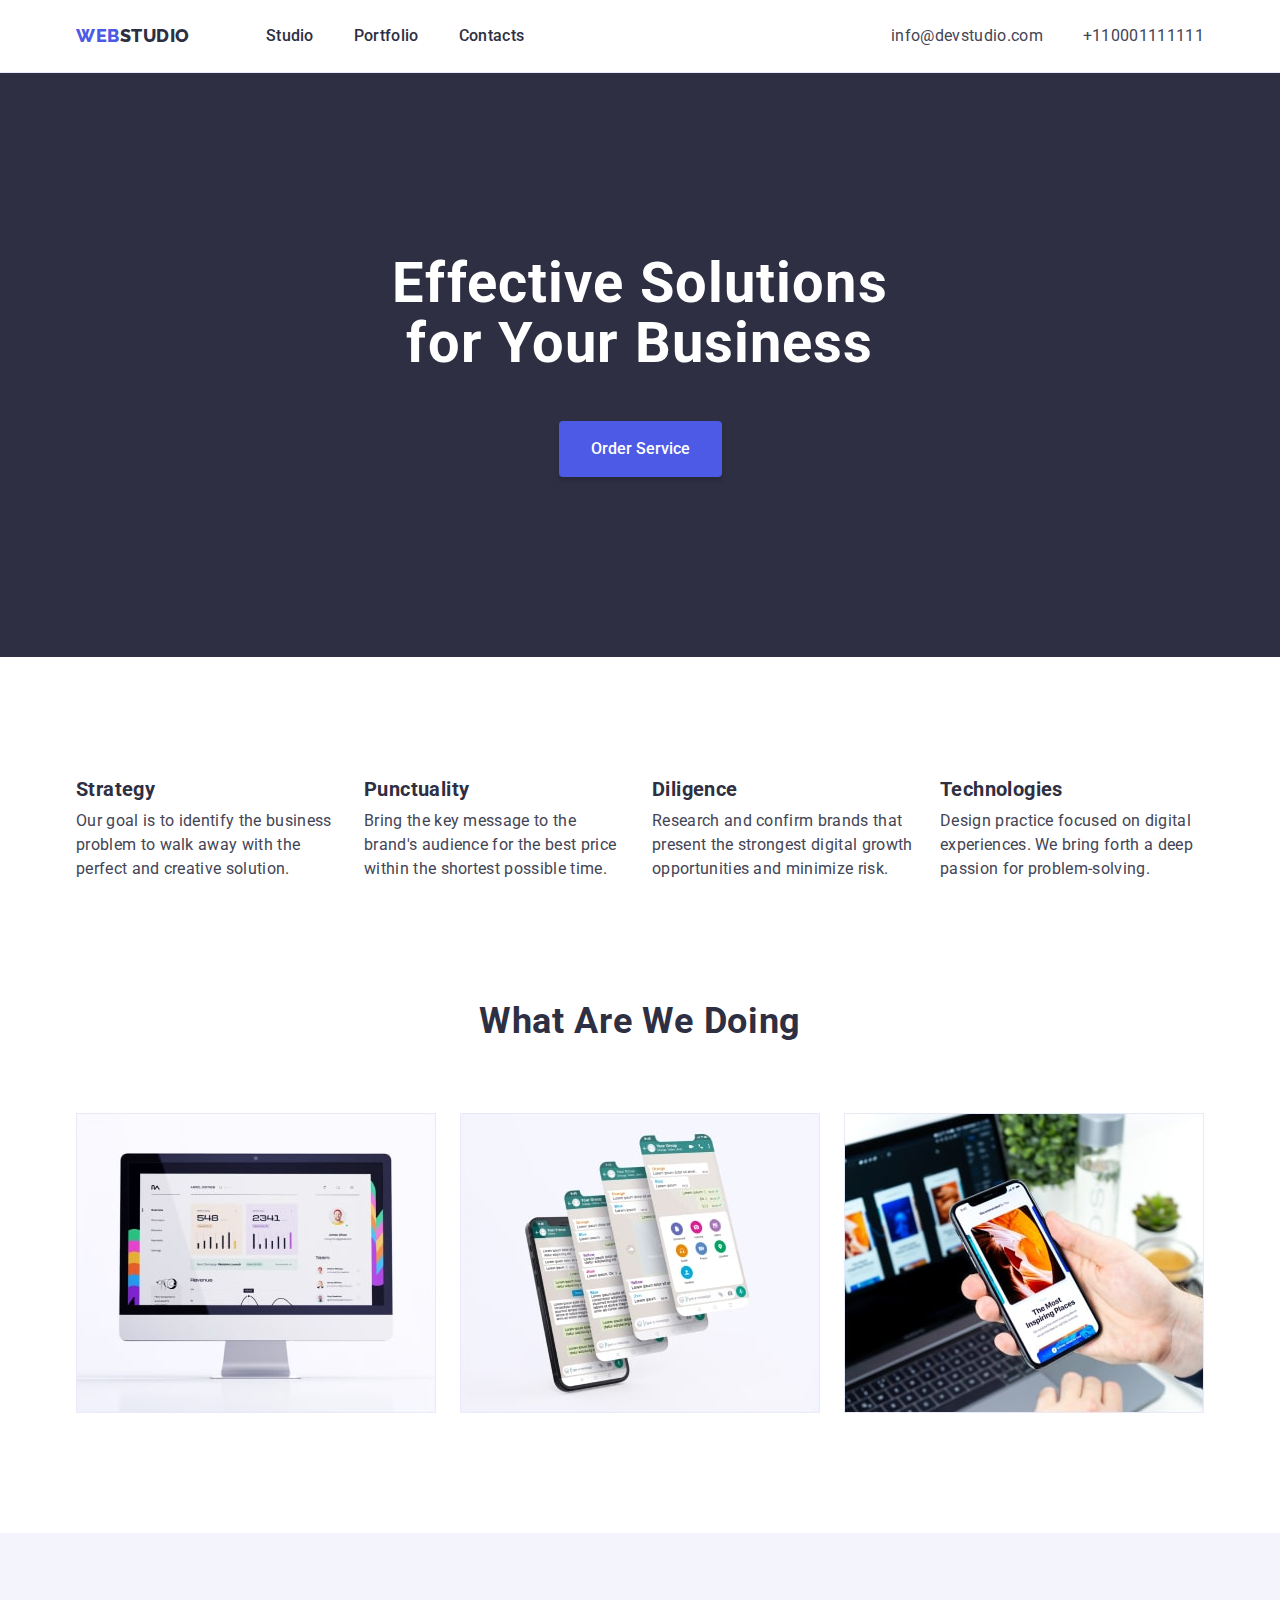
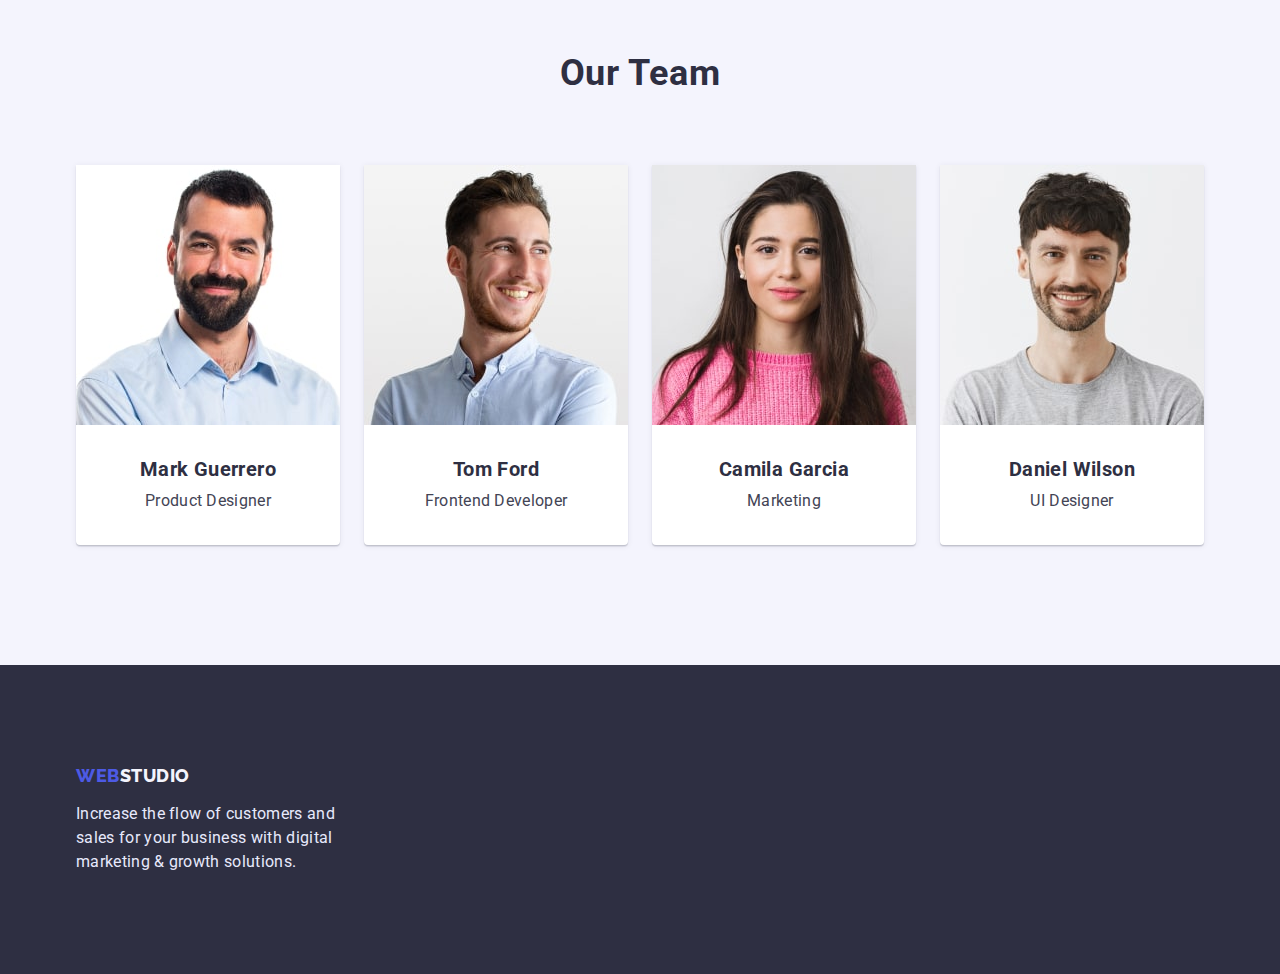
==== index.html @ b001f022 "Initial commit" ====
<!DOCTYPE html>
<html lang="en">
  <head>
    <meta charset="UTF-8" />
    <meta http-equiv="X-UA-Compatible" content="IE=edge" />
    <meta name="viewport" content="width=device-width, initial-scale=1.0" />
    <title>Document</title>
    <!--Fonts-->
    <link rel="preconnect" href="https://fonts.googleapis.com" />
    <link rel="preconnect" href="https://fonts.gstatic.com" crossorigin />
    <link
      href="https://fonts.googleapis.com/css2?family=Raleway:wght@800&family=Roboto:wght@400;500;700&display=swap"
      rel="stylesheet"
    />
    <!-- Modern normalize-->
    <link
      rel="stylesheet"
      href="https://cdn.jsdelivr.net/npm/modern-normalize@1.1.0/modern-normalize.min.css"
    />
    <!--Style CSS-->
    <link rel="stylesheet" href="./css/style.css" />
  </head>

  <body>
    <!-- Шапка-->
    <header class="header">
      <div class="container">
        <a class="header-logo link" href="./index.html"
          ><span class="header-web">WEB</span>STUDIO</a
        >
        <nav class="header-nav">
          <ul class="header-list">
            <li class="header-menu"><a class="header-link link" href="./index.html">Studio</a></li>
            <li class="header-menu"
              ><a class="header-link link" href="./portfolio.html">Portfolio</a></li
            >
            <li class="header-menu"><a class="header-link link" href="">Contacts</a></li>
          </ul>
        </nav>
        <address class="contact">
          <ul class="address list">
            <li class="contact-mail"
              ><a class="contact-link link" href="mailto:info@devstudio.com"
                >info@devstudio.com</a
              ></li
            >
            <li class="contact-tel"
              ><a class="contact-link link" href="tel:+110001111111">+110001111111</a></li
            >
          </ul>
        </address>
      </div>
    </header>

    <!--Hero Section-->
    <main>
      <section class="hero section">
        <div class="container">
          <h1 class="hero-slogan">Effective Solutions for Your Business</h1>
          <button class="hero-btn" type="button">Order Service</button>
        </div>
      </section>
      <!--Our benefits-->
      <section class="benefits section">
        <div class="container">
          <ul class="benefits-list list">
            <li class="container-benefits">
              <h3 class="section-subtitle">Strategy</h3>
              <p class="section-text">
                Our goal is to identify the business problem to walk away with the perfect and
                creative solution.
              </p>
            </li>
            <li class="container-benefits">
              <h3 class="section-subtitle">Punctuality</h3>
              <p class="section-text">
                Bring the key message to the brand's audience for the best price within the shortest
                possible time.
              </p>
            </li>
            <li class="container-benefits">
              <h3 class="section-subtitle">Diligence</h3>
              <p class="section-text">
                Research and confirm brands that present the strongest digital growth opportunities
                and minimize risk.
              </p>
            </li>
            <li class="container-benefits">
              <h3 class="section-subtitle">Technologies</h3>
              <p class="section-text">
                Design practice focused on digital experiences. We bring forth a deep passion for
                problem-solving.
              </p>
            </li>
          </ul>
        </div>
      </section>
      <!--What are we doing, the main context of this page-->
      <section class="context section">
        <div class="container">
          <h2 class="section-title">What are we doing</h2>
          <ul class="main-context">
            <li class="context-list image">
              <img
                class="context-image"
                src="./images/img01-min.jpg"
                alt=" white monitor"
                width="360"
              />
            </li>
            <li class="context-list image">
              <img
                class="context-image"
                src="./images/img02-min.jpg"
                alt="mobile screen"
                width="360"
              />
            </li>
            <li class="context-list image">
              <img
                class="context-image"
                src="./images/img03-min.jpg"
                alt="phone in hand"
                width="360"
              />
            </li>
          </ul>
        </div>
      </section>
      <!--Our-team-->
      <section class="team section">
        <div class="container">
          <h2 class="section-title">Our Team</h2>
          <ul class="team-list list">
            <li class="team-list desc">
              <div class="card-thumb">
                <img class="card" src="./images/img-min.jpg" alt="Product Designer" width="264" />
              </div>
              <h3 class="section-subtitle">Mark Guerrero</h3>
              <p class="section-text">Product Designer</p>
            </li>
            <li class="team-list desc">
              <div class="card-thumb">
                <img
                  class="card"
                  src="./images/img1-min.jpg"
                  alt="Frontend Developer"
                  width="264"
                />
              </div>
              <h3 class="section-subtitle">Tom Ford</h3>
              <p class="section-text">Frontend Developer</p>
            </li>
            <li class="team-list desc">
              <div class="card-thumb">
                <img class="card" src="./images/img2-min.jpg" alt="Marketing" width="264"
              /></div>
              <h3 class="section-subtitle">Camila Garcia</h3>
              <p class="section-text">Marketing</p>
            </li>
            <li class="team-list desc">
              <div class="card-thumb">
                <img class="card" src="./images/img3-min.jpg" alt="UI Designer" width="264"
              /></div>

              <h3 class="section-subtitle">Daniel Wilson</h3>
              <p class="section-text">UI Designer</p>
            </li>
          </ul>
        </div>
      </section>
      <!--Footer-->
      <footer class="footer">
        <div class="footer container">
          <a class="footer-logo link" href="./index.html"
            ><span class="footer-web">WEB</span>STUDIO</a
          >
          <p class="footer-text">
            Increase the flow of customers and sales for your business with digital marketing &
            growth solutions.
          </p>
        </div>
      </footer>
    </main>
  </body>
</html>
---- css/style.css ----
:root {
  /* Font */
  --main-font-roboto: 'Roboto', sans-serif;
  --main-font-raleway: 'Raleway', sans-serif;

  /* Text-colors */
  --subject-txt-cl: #ffffff;
  --navyblue-txt-cl: #2e2f42;
  --slate-txt-cl: #434455;
  --cornflower-txt-cl: #e7e9fc;
  --iris-txt-cl: #4d5ae5;
  --ocean-txt-cl: #404bbf;

  /* Background colors */
  --navyblue-background-cl: #2e2f42;
  --cornflower-background-cl: #e7e9fc;
  --cloud-background-cl: #f4f4fd;
  --iris-button-cl: rgba(77, 90, 229, 0.1);
  --color-navigation: #4d5ae5;
  --FFF-background: #ffffff;
}
html {
  box-sizing: border-box;
}
*,
*::before,
*::after {
  box-sizing: inherit;
}
/*Reset start*/
h1,
h2,
h3,
h4,
h5,
h6,
p {
  margin: 0;
}
ul {
  margin: 0;
  padding: 0;
  list-style: none;
}
a {
  color: currentColor;
  text-decoration: none;
}
button {
  cursor: pointer;
}
img {
  display: block;
  max-width: 100px;
  height: auto;
}

/*Reset end*/

/*Main class*/

.container {
  width: 1158px;
  padding: 0 15px;
  margin: 0 auto;
}

.link {
  text-decoration: none;
}
.list {
  list-style: none;
}
/*.list {
  justify-content: space-between;
  align-items: center;
}*/
.section {
  padding-top: 120px;
  padding-bottom: 120px;
}
.section-title {
  font-size: 36px;
  line-height: calc(40 / 36);
  text-align: center;
  letter-spacing: 0.02em;
  text-transform: capitalize;
  color: var(--navyblue-txt-cl);
  /* Context*/
  margin-bottom: 72px;
}
.section-subtitle {
  font-size: 20px;
  line-height: calc(24 / 20);
  letter-spacing: 0.02em;
  color: var(--navyblue-txt-cl);
  margin-bottom: 8px;
}
.section-text {
  line-height: calc(24 / 16);
  letter-spacing: 0.02em;
  color: var(--slate-txt-cl);
}

/* Hidden Main title H1*/
.visually-hidden {
  position: absolute;
  width: 1px;
  height: 1px;
  margin: -1px;
  border: 0;
  padding: 0;
  white-space: nowrap;
  clip-path: inset(100%);
  clip: rect(0 0 0 0);
  overflow: hidden;
}

/*=================Main Page=========================*/

/*Base styles*/

body {
  font-family: var(--main-font-roboto);
  font-size: 16px;
  background-color: var(--FFF-background);
  margin: 0;
}

/*======Header============*/
.header {
  padding: 24px 0;
  border-bottom: 1px solid #e7e9fc;
}
.header .container {
  display: flex;
  align-items: center;
}
.header-logo {
  font-family: var(--main-font-raleway);
  font-weight: 800;
  font-size: 18px;
  line-height: calc(24 / 18);
  letter-spacing: 0.03em;
  text-transform: uppercase;
  color: var(--navyblue-txt-cl);
  /*Content*/
  margin-right: 76px;
}
.header-web {
  color: var(--color-navigation);
}
.header-web:hover,
.header-web:focus {
  color: var(--ocean-txt-cl);
  text-transform: uppercase;
}
.header-list {
  display: flex;
  gap: 40px;
  /*Content*/
}
.header-link {
  font-weight: 500;
  font-size: 16px;
  line-height: calc(24 / 16);
  letter-spacing: 0.02em;
  color: var(--navyblue-txt-cl);
  /*Content*/
}
.header-link:hover,
.header-link:focus {
  color: var(--ocean-txt-cl);
}

/*===========Address=============*/
address {
  margin-left: auto;
}
.address.list {
  display: flex;
  flex-direction: row;
  justify-content: space-between;
  /*Content*/
  margin-left: 0;
}
.contact-link {
  font-style: normal;
  line-height: calc(24 / 16);
  letter-spacing: 0.02em;
  color: var(--slate-txt-cl);
}
.contact-link:hover,
.contact-link:focus {
  color: var(--ocean-txt-cl);
}
.contact-tel {
  margin-left: 40px;
}
/*===============Hero Section=================*/

.hero {
  background: var(--navyblue-background-cl);
  padding-top: 180px;
  padding-bottom: 180px;
  text-align: center;
}
.hero-slogan {
  font-size: 56px;
  line-height: calc(60 / 56);
  letter-spacing: 0.02em;
  color: var(--subject-txt-cl);
  /*Content*/
  width: 500px;
  margin: auto;
  margin-bottom: 48px;
}
.hero-btn {
  background: var(--color-navigation);
  box-shadow: 0px 4px 4px rgba(0, 0, 0, 0.15);
  border-radius: 4px;
  /* Botton text*/
  font-family: var(--main-font-roboto);
  font-weight: 500;
  font-size: 16px;
  line-height: calc(24 / 16);
  color: var(--subject-txt-cl);
  /*Content*/
  display: flex;
  margin: 0 auto;
  padding: 16px 32px;
  border: none;
}
.hero-btn:hover,
.hero-btn:focus {
  display: flex;
  flex-direction: row;
  align-items: flex-start;
  padding: 16px 32px;
  gap: 10px;
  background: #404bbf;
  box-shadow: 0px 4px 4px rgba(0, 0, 0, 0.15);
  border-radius: 4px;
  cursor: pointer;
}
/*===============Benefits====================*/
.benefits.section {
  padding-bottom: 0;
}
.benefits-list {
  display: flex;
  gap: 24px;
}
.container-benefits {
  width: 264px;
}

/* ==============Main context==================*/
.main-context {
  display: flex;
  gap: 24px;
}
.context-image {
  min-width: 360px;
  min-height: 300px;
}
/*==============Our team====================*/
.team.section {
  background-color: var(--cloud-background-cl);
}

.team-list.list {
  display: flex;
  justify-content: space-between;
  gap: 24px;
  text-align: center;
}
.team-list.desc {
  background: #ffffff;
  box-shadow: 0px 1px 6px rgba(46, 47, 66, 0.08), 0px 1px 1px rgba(46, 47, 66, 0.16),
    0px 2px 1px rgba(46, 47, 66, 0.08);
  border-radius: 0px 0px 4px 4px;
  padding-bottom: 32px;
}
.team-list > .card-thumb {
  flex-basis: calc(100% / 4);
}
.card {
  min-width: 264px;
  min-height: 260px;
  margin-bottom: 32px;
}
/*===============Button-Portfolio====================*/
.portfolio.section {
  padding-bottom: 120px;
  padding-top: 96px;
}
.button-list {
  display: flex;
  justify-content: center;
  padding: 0px;
  gap: 24px;
  margin-bottom: 72px;
  text-align: center;
}
.button-item {
  padding: 12px 24px;
  background: var(--cloud-background-cl);
  border: 1px solid #e7e9fc;
  border-radius: 4px;
  /* Button Text */
  line-height: calc(24 / 16);
  text-align: center;
  letter-spacing: 0.04em;
  color: var(--iris-txt-cl);
}
.button-item:hover,
.button-item:focus {
  align-items: flex-start;
  padding: 12px 24px;
  background: #404bbf;
  box-shadow: 0px 3px 1px rgba(0, 0, 0, 0.1), 0px 2px 1px rgba(0, 0, 0, 0.08),
    0px 2px 2px rgba(0, 0, 0, 0.12);
  border-radius: 4px;
  /*Text*/
  font-family: 'Roboto';
  letter-spacing: 0.04em;
  color: var(--subject-txt-cl);
}

/*==============ROW Portfolio==================*/

.row-list {
  list-style: none;
  display: flex;
  flex-wrap: wrap;
  gap: 48px 24px;
}
.row {
  display: block;
}
.row-image {
  min-width: 360px;
  min-height: 300px;
}
.row-text {
  border: 1px solid #e7e9fc;
  padding-top: 32px;
  padding-bottom: 32px;
  padding-left: 16px;
}
/*===================Footer====================*/
footer {
  padding-top: 100px;
  padding-bottom: 100px;
  background: var(--navyblue-background-cl);
}
.footer-logo {
  font-family: var(--main-font-raleway);
  font-weight: 800;
  font-size: 18px;
  line-height: calc(21 / 18);
  display: block;
  letter-spacing: 0.03em;
  text-transform: uppercase;
  color: var(--cloud-background-cl);
  margin-bottom: 16px;
}
.footer-web {
  color: var(--color-navigation);
}
.footer-text {
  line-height: calc(24 / 16);
  letter-spacing: 0.02em;
  color: var(--cornflower-txt-cl);
  max-width: 264px;
}
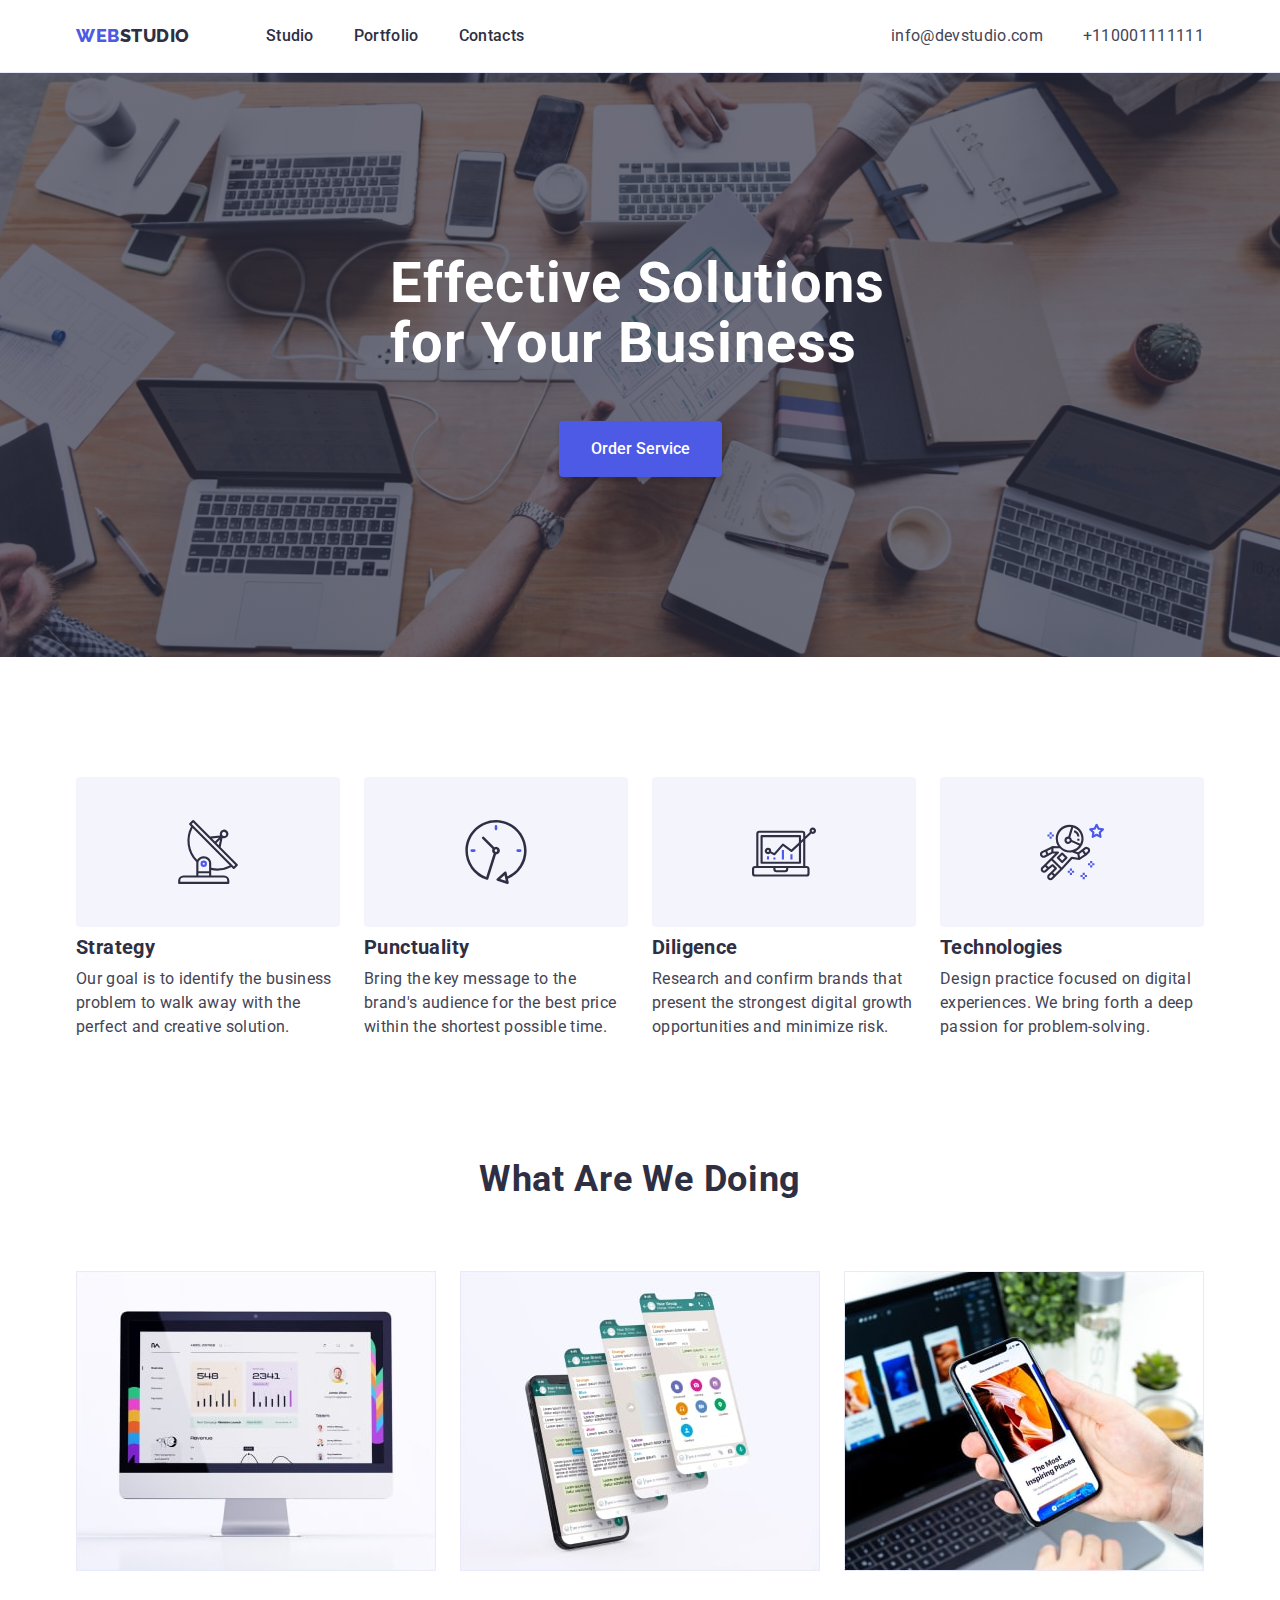
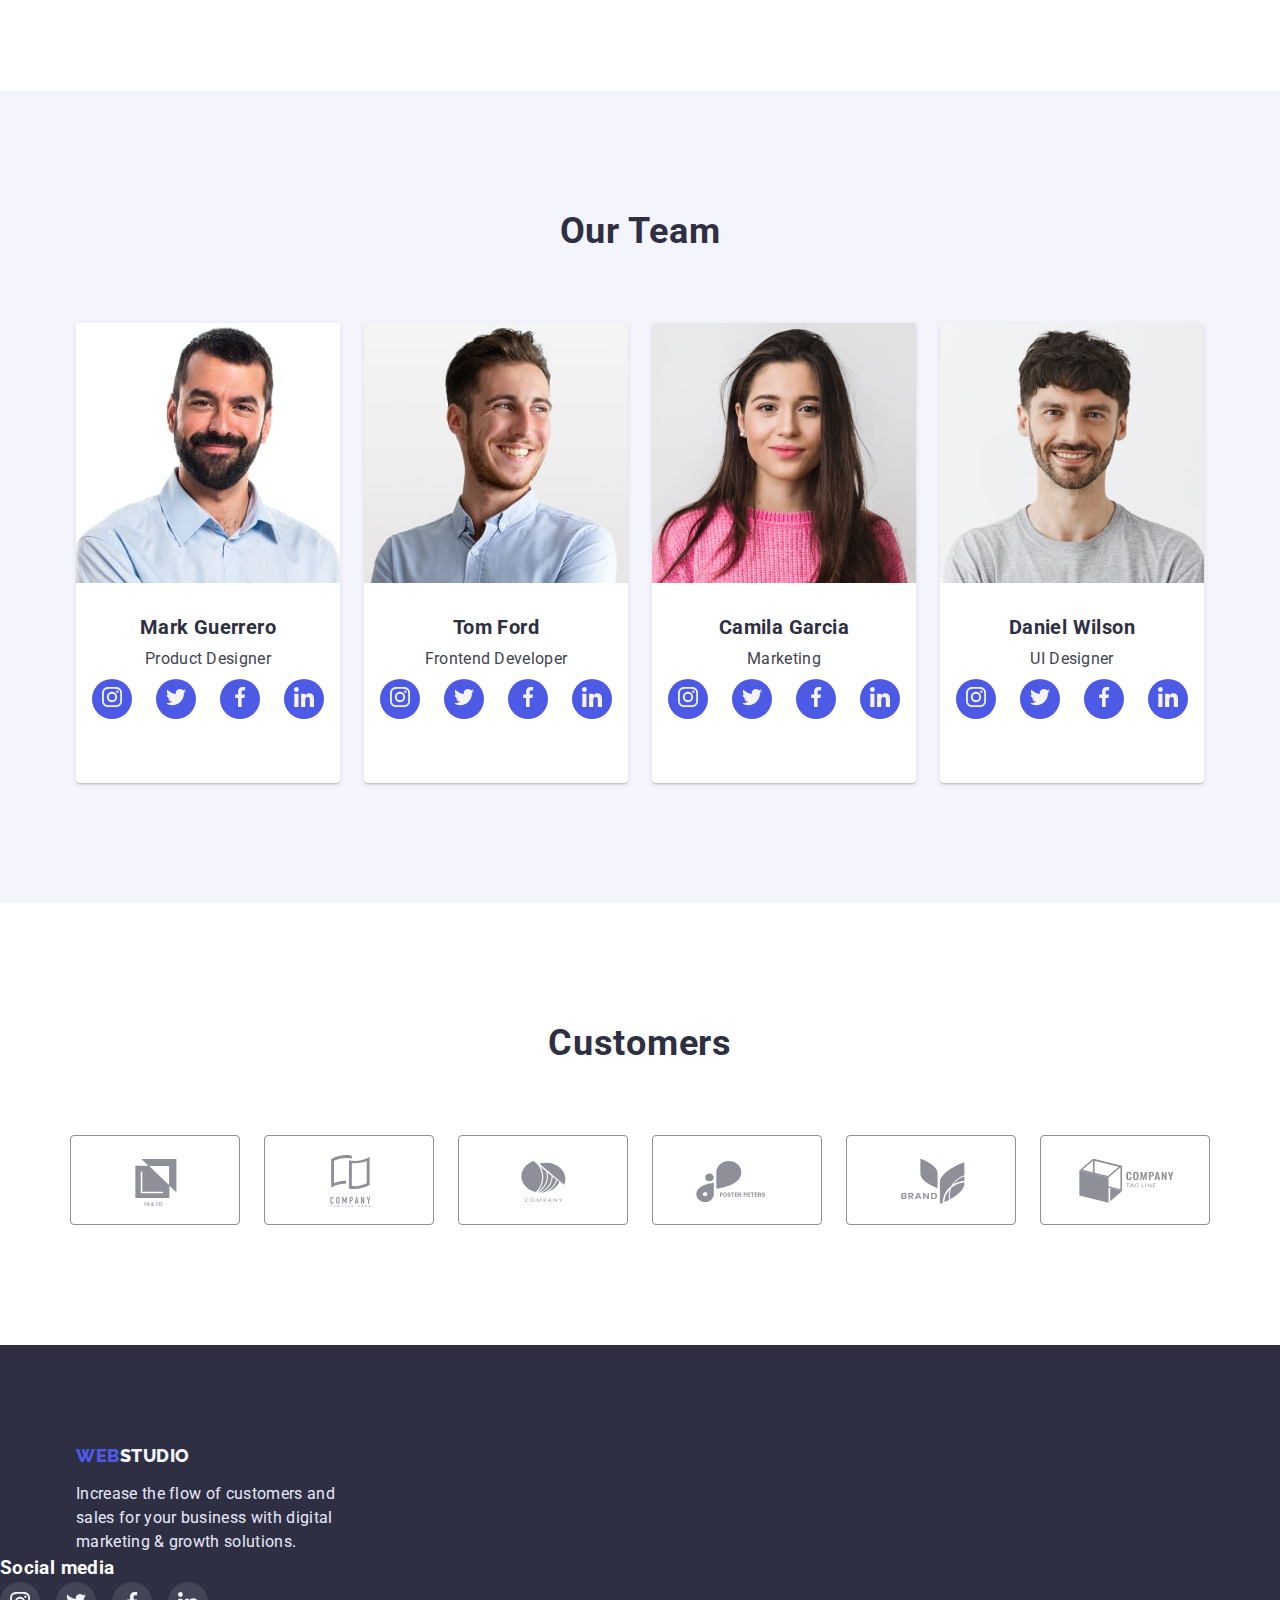
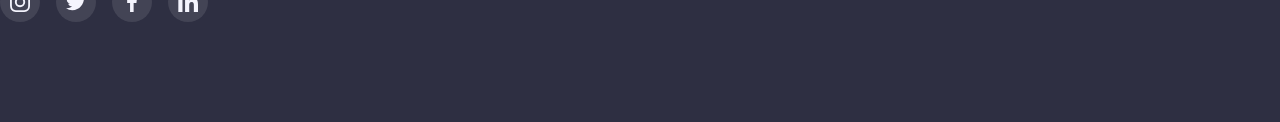
==== commit 1922cf1f: "HW 4" ====
--- a/index.html
+++ b/index.html
@@ -65,6 +65,11 @@
         <div class="container">
           <ul class="benefits-list list">
             <li class="container-benefits">
+              <div class="benefits-image">
+                <svg class="benefits-icons" width="64" heigh="64">
+                  <use href="./images/icons.svg#icon-antenna"></use>
+                </svg>
+              </div>
               <h3 class="section-subtitle">Strategy</h3>
               <p class="section-text">
                 Our goal is to identify the business problem to walk away with the perfect and
@@ -72,6 +77,11 @@
               </p>
             </li>
             <li class="container-benefits">
+              <div class="benefits-image">
+                <svg class="benefits-icons" width="64" heigh="64">
+                  <use href="./images/icons.svg#icon-clock"></use>
+                </svg>
+              </div>
               <h3 class="section-subtitle">Punctuality</h3>
               <p class="section-text">
                 Bring the key message to the brand's audience for the best price within the shortest
@@ -79,6 +89,11 @@
               </p>
             </li>
             <li class="container-benefits">
+              <div class="benefits-image">
+                <svg class="benefits-icons" width="64" heigh="64">
+                  <use href="./images/icons.svg#icon-diagram"></use>
+                </svg>
+              </div>
               <h3 class="section-subtitle">Diligence</h3>
               <p class="section-text">
                 Research and confirm brands that present the strongest digital growth opportunities
@@ -86,6 +101,11 @@
               </p>
             </li>
             <li class="container-benefits">
+              <div class="benefits-image">
+                <svg class="benefits-icons" width="64" heigh="64">
+                  <use href="./images/icons.svg#icon-astronaut"></use>
+                </svg>
+              </div>
               <h3 class="section-subtitle">Technologies</h3>
               <p class="section-text">
                 Design practice focused on digital experiences. We bring forth a deep passion for
@@ -138,6 +158,38 @@
               </div>
               <h3 class="section-subtitle">Mark Guerrero</h3>
               <p class="section-text">Product Designer</p>
+              <div class="team-icons-block">
+                <ul class="team-images">
+                  <li class="team-item">
+                    <a href="" target="_blank" class="team-link link">
+                      <svg class="team-icons" width="20" height="20">
+                        <use href="./images/icons.svg#icon-instagram"></use>
+                      </svg>
+                    </a>
+                  </li>
+                  <li class="team-item">
+                    <a href="" target="_blank" class="team-link link">
+                      <svg class="team-icons" width="20" height="20">
+                        <use href="./images/icons.svg#icon-twitter"></use>
+                      </svg>
+                    </a>
+                  </li>
+                  <li class="team-item">
+                    <a href="" target="_blank" class="team-link link">
+                      <svg class="team-icons" width="20" height="20">
+                        <use href="./images/icons.svg#icon-facebook"></use>
+                      </svg>
+                    </a>
+                  </li>
+                  <li class="team-item">
+                    <a href="" target="_blank" class="team-link link">
+                      <svg class="team-icons" width="20" height="20">
+                        <use href="./images/icons.svg#icon-linkedin"></use>
+                      </svg>
+                    </a>
+                  </li>
+                </ul>
+              </div>
             </li>
             <li class="team-list desc">
               <div class="card-thumb">
@@ -150,6 +202,38 @@
               </div>
               <h3 class="section-subtitle">Tom Ford</h3>
               <p class="section-text">Frontend Developer</p>
+              <div class="team-icons-block">
+                <ul class="team-images">
+                  <li class="team-item">
+                    <a href="" target="_blank" class="team-link link">
+                      <svg class="team-icons" width="20" height="20">
+                        <use href="./images/icons.svg#icon-instagram"></use>
+                      </svg>
+                    </a>
+                  </li>
+                  <li class="team-item">
+                    <a href="" target="_blank" class="team-link link">
+                      <svg class="team-icons" width="20" height="20">
+                        <use href="./images/icons.svg#icon-twitter"></use>
+                      </svg>
+                    </a>
+                  </li>
+                  <li class="team-item">
+                    <a href="" target="_blank" class="team-link link">
+                      <svg class="team-icons" width="20" height="20">
+                        <use href="./images/icons.svg#icon-facebook"></use>
+                      </svg>
+                    </a>
+                  </li>
+                  <li class="team-item">
+                    <a href="" target="_blank" class="team-link link">
+                      <svg class="team-icons" width="20" height="20">
+                        <use href="./images/icons.svg#icon-linkedin"></use>
+                      </svg>
+                    </a>
+                  </li>
+                </ul>
+              </div>
             </li>
             <li class="team-list desc">
               <div class="card-thumb">
@@ -157,6 +241,38 @@
               /></div>
               <h3 class="section-subtitle">Camila Garcia</h3>
               <p class="section-text">Marketing</p>
+              <div class="team-icons-block">
+                <ul class="team-images">
+                  <li class="team-item">
+                    <a href="" target="_blank" class="team-link link">
+                      <svg class="team-icons" width="20" height="20">
+                        <use href="./images/icons.svg#icon-instagram"></use>
+                      </svg>
+                    </a>
+                  </li>
+                  <li class="team-item">
+                    <a href="" target="_blank" class="team-link link">
+                      <svg class="team-icons" width="20" height="20">
+                        <use href="./images/icons.svg#icon-twitter"></use>
+                      </svg>
+                    </a>
+                  </li>
+                  <li class="team-item">
+                    <a href="" target="_blank" class="team-link link">
+                      <svg class="team-icons" width="20" height="20">
+                        <use href="./images/icons.svg#icon-facebook"></use>
+                      </svg>
+                    </a>
+                  </li>
+                  <li class="team-item">
+                    <a href="" target="_blank" class="team-link link">
+                      <svg class="team-icons" width="20" height="20">
+                        <use href="./images/icons.svg#icon-linkedin"></use>
+                      </svg>
+                    </a>
+                  </li>
+                </ul>
+              </div>
             </li>
             <li class="team-list desc">
               <div class="card-thumb">
@@ -165,6 +281,87 @@
 
               <h3 class="section-subtitle">Daniel Wilson</h3>
               <p class="section-text">UI Designer</p>
+              <div class="team-icons-block">
+                <ul class="team-images">
+                  <li class="team-item">
+                    <a href="" target="_blank" class="team-link link">
+                      <svg class="team-icons" width="20" height="20">
+                        <use href="./images/icons.svg#icon-instagram"></use>
+                      </svg>
+                    </a>
+                  </li>
+                  <li class="team-item">
+                    <a href="" target="_blank" class="team-link link">
+                      <svg class="team-icons" width="20" height="20">
+                        <use href="./images/icons.svg#icon-twitter"></use>
+                      </svg>
+                    </a>
+                  </li>
+                  <li class="team-item">
+                    <a href="" target="_blank" class="team-link link">
+                      <svg class="team-icons" width="20" height="20">
+                        <use href="./images/icons.svg#icon-facebook"></use>
+                      </svg>
+                    </a>
+                  </li>
+                  <li class="team-item">
+                    <a href="" target="_blank" class="team-link link">
+                      <svg class="team-icons" width="20" height="20">
+                        <use href="./images/icons.svg#icon-linkedin"></use>
+                      </svg>
+                    </a>
+                  </li>
+                </ul>
+              </div>
+            </li>
+          </ul>
+        </div>
+      </section>
+      <section class="customers section">
+        <div class="container">
+          <h2 class="section-title">Customers</h2>
+          <ul class="customers-list list">
+            <li class="customers-block">
+              <a href="" target="_blank" class="customers-link link">
+                <svg class="customers-icons" width="104" height="56">
+                  <use href="./images/icons.svg#icon-Logo"></use>
+                </svg>
+              </a>
+            </li>
+            <li class="customers-block">
+              <a href="" target="_blank" class="customers-link link">
+                <svg class="customers-icons" width="104" height="56">
+                  <use href="./images/icons.svg#icon-Logo-1"></use>
+                </svg>
+              </a>
+            </li>
+            <li class="customers-block">
+              <a href="" target="_blank" class="customers-link link">
+                <svg class="customers-icons" width="104" height="56">
+                  <use href="./images/icons.svg#icon-Logo-2"></use>
+                </svg>
+              </a>
+            </li>
+            <li class="customers-block">
+              <a href="" target="_blank" class="customers-link link">
+                <svg class="customers-icons" width="104" height="56">
+                  <use href="./images/icons.svg#icon-Logo-3"></use>
+                </svg>
+              </a>
+            </li>
+            <li class="customers-block">
+              <a href="" target="_blank" class="customers-link link">
+                <svg class="customers-icons" width="104" height="56">
+                  <use href="./images/icons.svg#icon-Logo-4"></use>
+                </svg>
+              </a>
+            </li>
+            <li class="customers-block">
+              <a href="" target="_blank" class="customers-link link">
+                <svg class="customers-icons" width="104" height="56">
+                  <use href="./images/icons.svg#icon-Logo-5"></use>
+                </svg>
+              </a>
             </li>
           </ul>
         </div>
@@ -180,6 +377,39 @@
             growth solutions.
           </p>
         </div>
+        <div class="footer-icons-block">
+          <h3 class="footer-title">Social media</h3>
+          <ul class="footer-images">
+            <li class="footer-item">
+              <a href="" target="_blank" class="footer-link link">
+                <svg class="footer-icons" width="20" height="20">
+                  <use href="./images/icons.svg#icon-instagram"></use>
+                </svg>
+              </a>
+            </li>
+            <li class="footer-item">
+              <a href="" target="_blank" class="footer-link link">
+                <svg class="footer-icons" width="20" height="20">
+                  <use href="./images/icons.svg#icon-twitter"></use>
+                </svg>
+              </a>
+            </li>
+            <li class="footer-item">
+              <a href="" target="_blank" class="footer-link link">
+                <svg class="footer-icons" width="20" height="20">
+                  <use href="./images/icons.svg#icon-facebook"></use>
+                </svg>
+              </a>
+            </li>
+            <li class="footer-item">
+              <a href="" target="_blank" class="footer-link link">
+                <svg class="footer-icons" width="20" height="20">
+                  <use href="./images/icons.svg#icon-linkedin"></use>
+                </svg>
+              </a>
+            </li>
+          </ul>
+        </div>
       </footer>
     </main>
   </body>
--- a/css/style.css
+++ b/css/style.css
@@ -131,6 +131,8 @@
 .header {
   padding: 24px 0;
   border-bottom: 1px solid #e7e9fc;
+  box-shadow: 0px 2px 1px rgba(46, 47, 66, 0.08), 0px 1px 1px rgba(46, 47, 66, 0.16),
+    0px 1px 6px rgba(46, 47, 66, 0.08);
 }
 .header .container {
   display: flex;
@@ -203,7 +205,14 @@
   background: var(--navyblue-background-cl);
   padding-top: 180px;
   padding-bottom: 180px;
-  text-align: center;
+
+  display: block;
+  background-image: linear-gradient(rgba(46, 47, 66, 0.7), rgba(46, 47, 66, 0.7)),
+    url(../images/people-office-min.jpg);
+  background-repeat: no-repeat;
+  max-width: 1440px;
+  background-position: center;
+  background-size: cover;
 }
 .hero-slogan {
   font-size: 56px;
@@ -254,6 +263,16 @@
 .container-benefits {
   width: 264px;
 }
+.benefits-image {
+  padding-left: 100px;
+  padding-right: 100px;
+  background: #f4f4fd;
+  border-radius: 4px;
+  justify-content: center;
+  align-items: center;
+  display: flex;
+  margin-bottom: 8px;
+}
 
 /* ==============Main context==================*/
 .main-context {
@@ -289,6 +308,28 @@
   min-width: 264px;
   min-height: 260px;
   margin-bottom: 32px;
+}
+.team-images {
+  display: flex;
+  justify-content: center;
+  gap: 24px;
+  padding-bottom: 32px;
+}
+.team-item {
+  display: flex;
+  background: #4d5ae5;
+  border-radius: 50%;
+  align-items: center;
+  justify-content: center;
+  width: 40px;
+  height: 40px;
+}
+.team-item:hover,
+.team-item:focus {
+  background: #404bbf;
+}
+.team-icons-block {
+  margin-top: 8px;
 }
 /*===============Button-Portfolio====================*/
 .portfolio.section {
@@ -339,6 +380,13 @@
 .row {
   display: block;
 }
+.portfolio-link:hover,
+.portfolio-link:focus,
+.portfolio-link:active {
+  border: 0.5px solid #f4f4fd;
+  box-shadow: 0px 1px 6px rgba(46, 47, 66, 0.08), 0px 1px 1px rgba(46, 47, 66, 0.16),
+    0px 2px 1px rgba(46, 47, 66, 0.08);
+}
 .row-image {
   min-width: 360px;
   min-height: 300px;
@@ -348,8 +396,38 @@
   padding-top: 32px;
   padding-bottom: 32px;
   padding-left: 16px;
+  box-shadow: 0px 1px 6px rgba(46, 47, 66, 0.08);
+}
+
+/*====================Customers======================*/
+
+.customers-list {
+  display: flex;
+  justify-content: center;
+  gap: 24px;
+}
+.customers-link {
+  display: flex;
+  align-items: center;
+  justify-content: center;
+  border: 1px solid #8e8f99;
+  border-radius: 4px;
+  padding: 16px 32px;
+}
+.customers-link:hover,
+.customers-link:focus {
+  border: 1px solid #404bbf;
+  border-radius: 4px;
+}
+.customers-icons {
+  fill: #8e8f99;
+}
+.customers-icons:hover,
+.customers-icons:focus {
+  fill: #404bbf;
 }
 /*===================Footer====================*/
+
 footer {
   padding-top: 100px;
   padding-bottom: 100px;
@@ -375,3 +453,25 @@
   color: var(--cornflower-txt-cl);
   max-width: 264px;
 }
+.footer-title {
+  line-height: calc(24 / 16);
+  letter-spacing: 0.02em;
+  color: #ffffff;
+}
+.footer-icons-block {
+}
+.footer-images {
+  display: flex;
+  gap: 16px;
+}
+.footer-link {
+  display: flex;
+  align-items: center;
+  justify-content: center;
+  background: rgba(255, 255, 255, 0.1);
+  border-radius: 50%;
+  text-decoration-line: none;
+  color: var(--color-link);
+  width: 40px;
+  height: 40px;
+}
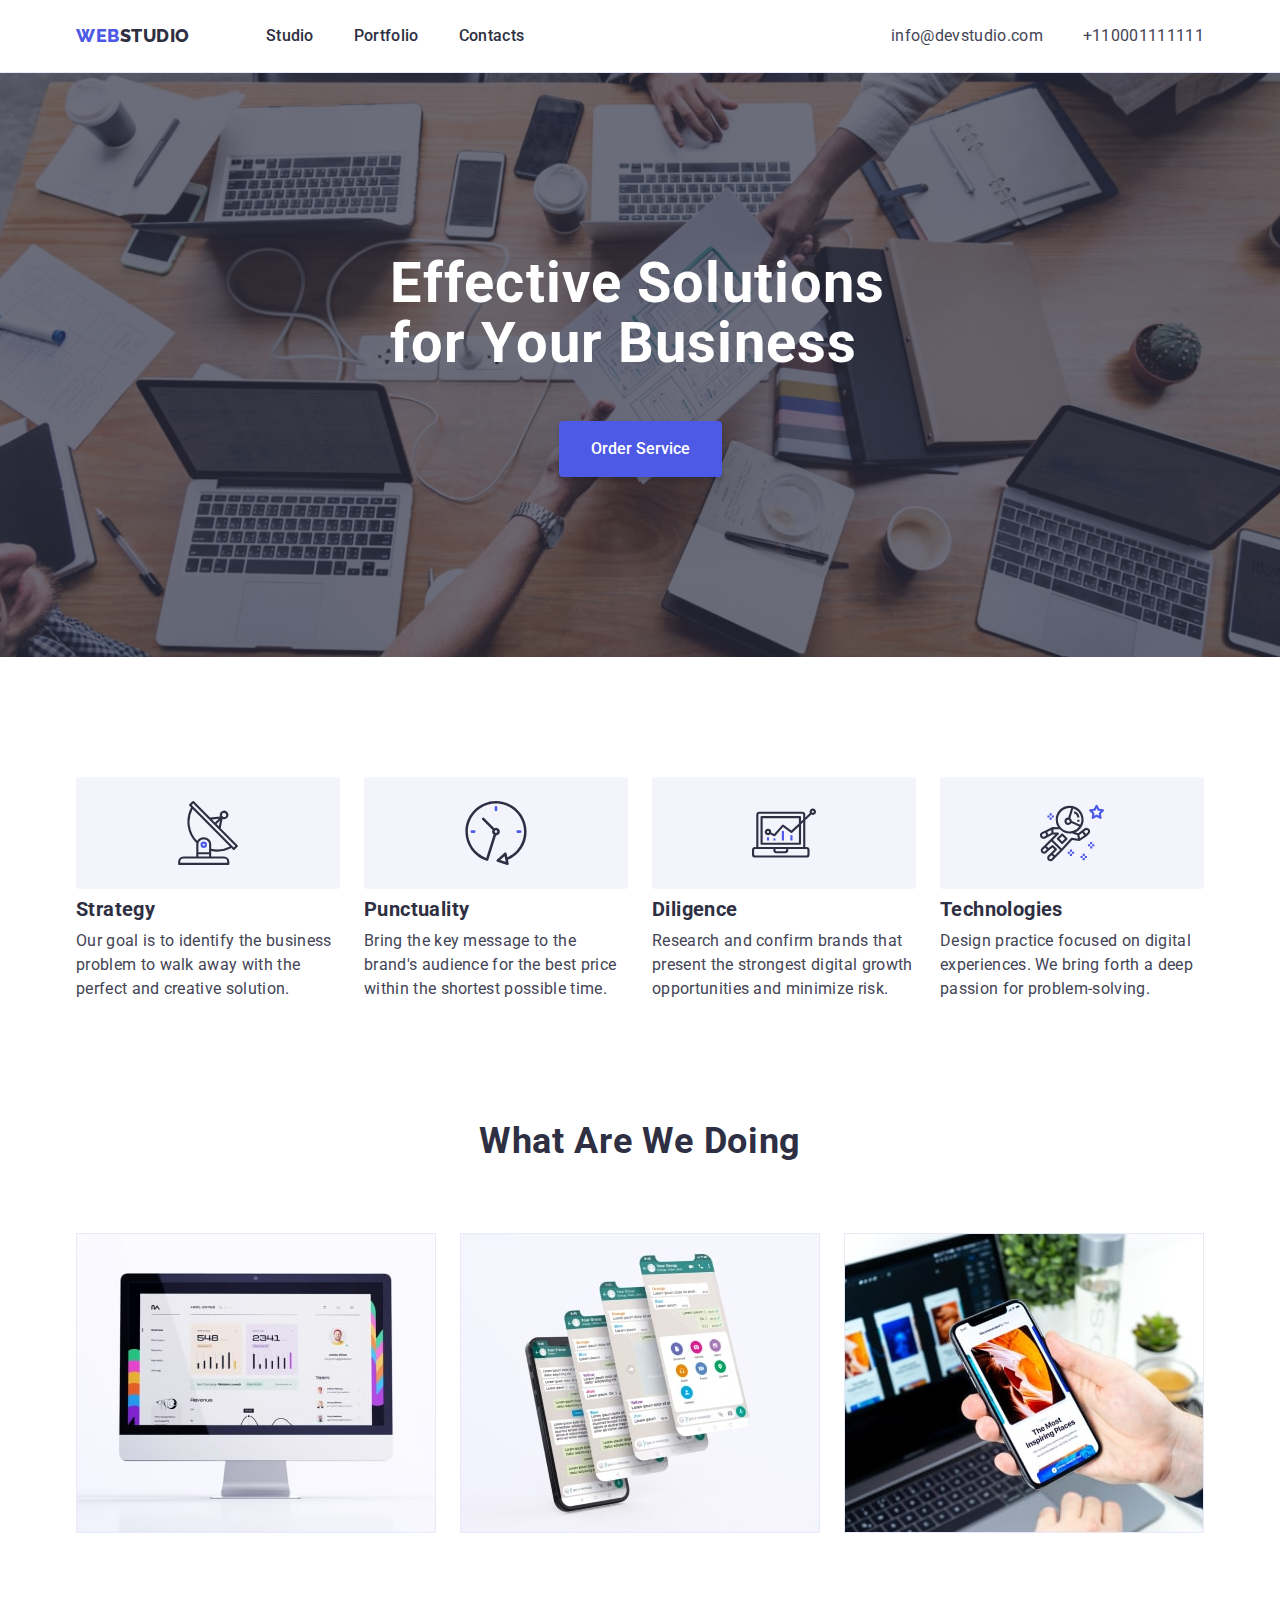
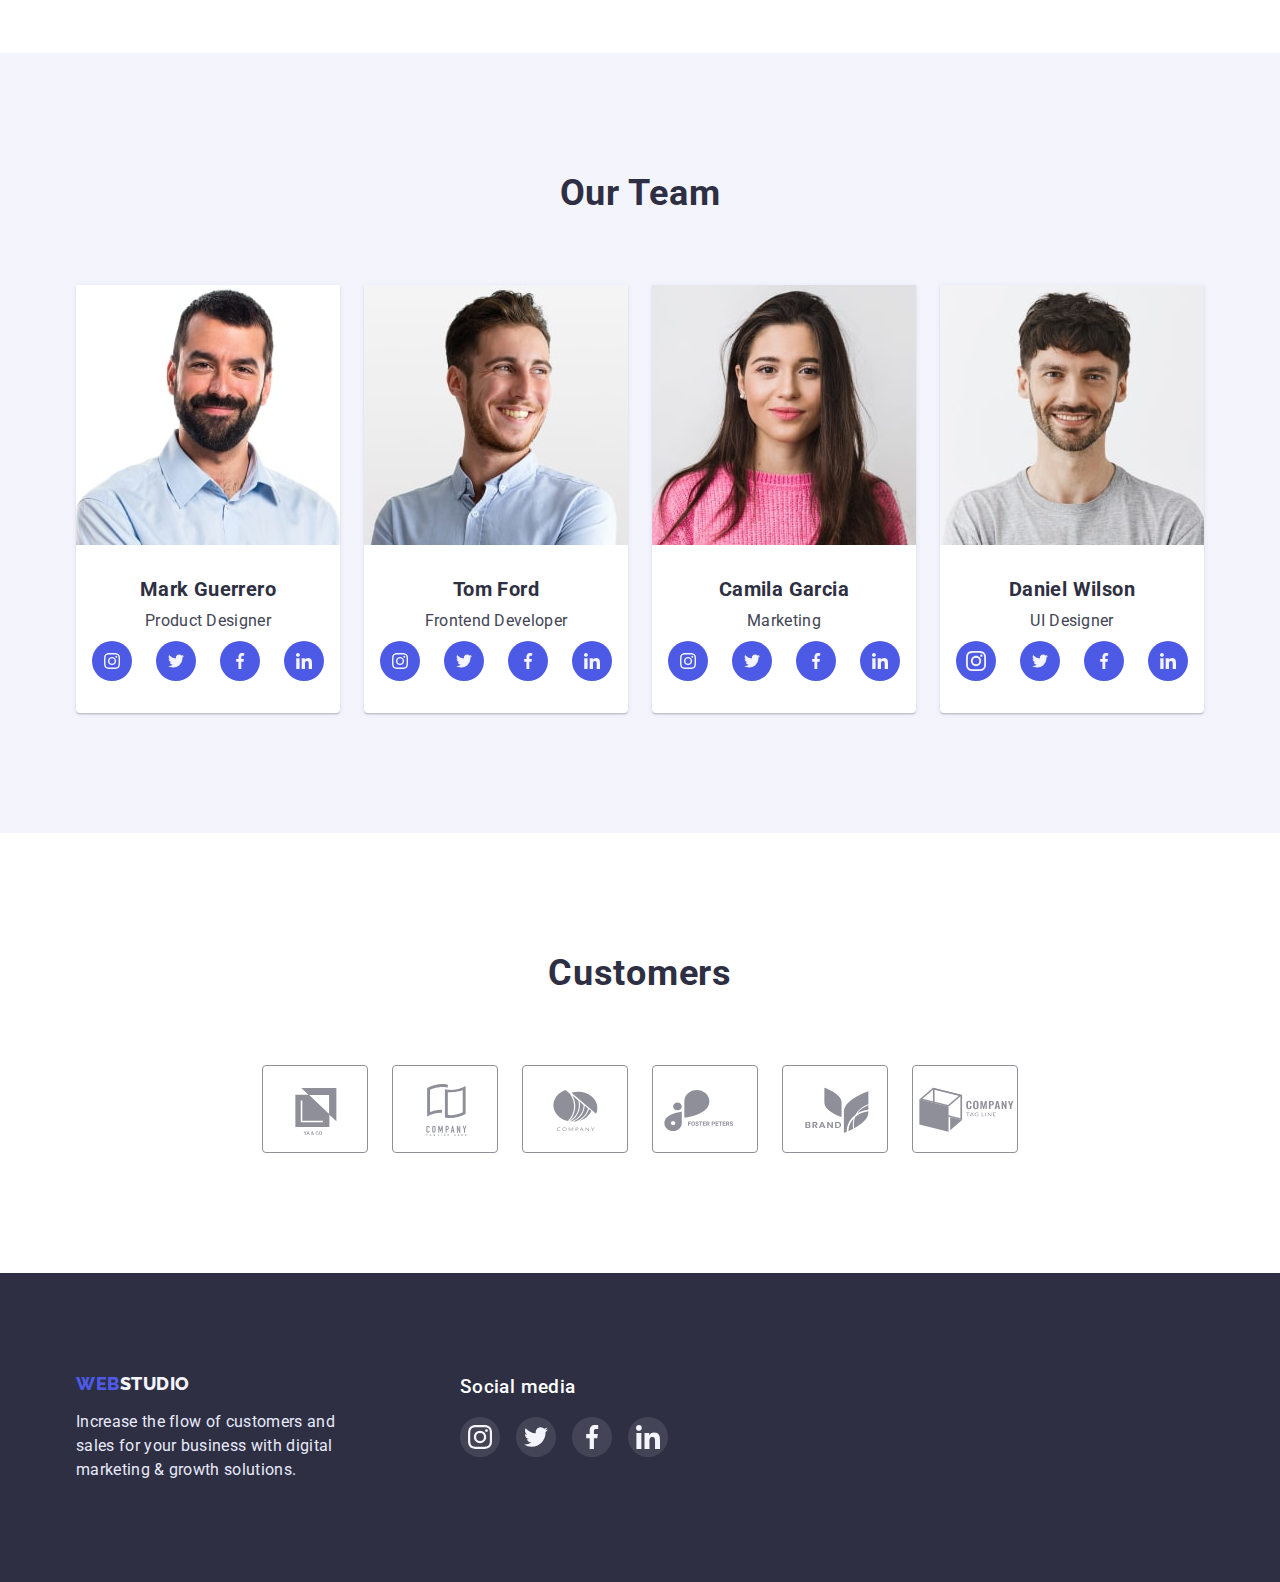
==== commit 45713d63: "HW 4.2" ====
--- a/index.html
+++ b/index.html
@@ -162,28 +162,28 @@
                 <ul class="team-images">
                   <li class="team-item">
                     <a href="" target="_blank" class="team-link link">
-                      <svg class="team-icons" width="20" height="20">
+                      <svg class="team-icons" width="16" height="16">
                         <use href="./images/icons.svg#icon-instagram"></use>
                       </svg>
                     </a>
                   </li>
                   <li class="team-item">
                     <a href="" target="_blank" class="team-link link">
-                      <svg class="team-icons" width="20" height="20">
+                      <svg class="team-icons" width="16" height="16">
                         <use href="./images/icons.svg#icon-twitter"></use>
                       </svg>
                     </a>
                   </li>
                   <li class="team-item">
                     <a href="" target="_blank" class="team-link link">
-                      <svg class="team-icons" width="20" height="20">
+                      <svg class="team-icons" width="16" height="16">
                         <use href="./images/icons.svg#icon-facebook"></use>
                       </svg>
                     </a>
                   </li>
                   <li class="team-item">
                     <a href="" target="_blank" class="team-link link">
-                      <svg class="team-icons" width="20" height="20">
+                      <svg class="team-icons" width="16" height="16">
                         <use href="./images/icons.svg#icon-linkedin"></use>
                       </svg>
                     </a>
@@ -206,28 +206,28 @@
                 <ul class="team-images">
                   <li class="team-item">
                     <a href="" target="_blank" class="team-link link">
-                      <svg class="team-icons" width="20" height="20">
+                      <svg class="team-icons" width="16" height="16">
                         <use href="./images/icons.svg#icon-instagram"></use>
                       </svg>
                     </a>
                   </li>
                   <li class="team-item">
                     <a href="" target="_blank" class="team-link link">
-                      <svg class="team-icons" width="20" height="20">
+                      <svg class="team-icons" width="16" height="16">
                         <use href="./images/icons.svg#icon-twitter"></use>
                       </svg>
                     </a>
                   </li>
                   <li class="team-item">
                     <a href="" target="_blank" class="team-link link">
-                      <svg class="team-icons" width="20" height="20">
+                      <svg class="team-icons" width="16" height="16">
                         <use href="./images/icons.svg#icon-facebook"></use>
                       </svg>
                     </a>
                   </li>
                   <li class="team-item">
                     <a href="" target="_blank" class="team-link link">
-                      <svg class="team-icons" width="20" height="20">
+                      <svg class="team-icons" width="16" height="16">
                         <use href="./images/icons.svg#icon-linkedin"></use>
                       </svg>
                     </a>
@@ -245,28 +245,28 @@
                 <ul class="team-images">
                   <li class="team-item">
                     <a href="" target="_blank" class="team-link link">
-                      <svg class="team-icons" width="20" height="20">
+                      <svg class="team-icons" width="16" height="16">
                         <use href="./images/icons.svg#icon-instagram"></use>
                       </svg>
                     </a>
                   </li>
                   <li class="team-item">
                     <a href="" target="_blank" class="team-link link">
-                      <svg class="team-icons" width="20" height="20">
+                      <svg class="team-icons" width="16" height="16">
                         <use href="./images/icons.svg#icon-twitter"></use>
                       </svg>
                     </a>
                   </li>
                   <li class="team-item">
                     <a href="" target="_blank" class="team-link link">
-                      <svg class="team-icons" width="20" height="20">
+                      <svg class="team-icons" width="16" height="16">
                         <use href="./images/icons.svg#icon-facebook"></use>
                       </svg>
                     </a>
                   </li>
                   <li class="team-item">
                     <a href="" target="_blank" class="team-link link">
-                      <svg class="team-icons" width="20" height="20">
+                      <svg class="team-icons" width="16" height="16">
                         <use href="./images/icons.svg#icon-linkedin"></use>
                       </svg>
                     </a>
@@ -292,21 +292,21 @@
                   </li>
                   <li class="team-item">
                     <a href="" target="_blank" class="team-link link">
-                      <svg class="team-icons" width="20" height="20">
+                      <svg class="team-icons" width="16" height="16">
                         <use href="./images/icons.svg#icon-twitter"></use>
                       </svg>
                     </a>
                   </li>
                   <li class="team-item">
                     <a href="" target="_blank" class="team-link link">
-                      <svg class="team-icons" width="20" height="20">
+                      <svg class="team-icons" width="16" height="16">
                         <use href="./images/icons.svg#icon-facebook"></use>
                       </svg>
                     </a>
                   </li>
                   <li class="team-item">
                     <a href="" target="_blank" class="team-link link">
-                      <svg class="team-icons" width="20" height="20">
+                      <svg class="team-icons" width="16" height="16">
                         <use href="./images/icons.svg#icon-linkedin"></use>
                       </svg>
                     </a>
@@ -368,47 +368,49 @@
       </section>
       <!--Footer-->
       <footer class="footer">
-        <div class="footer container">
-          <a class="footer-logo link" href="./index.html"
-            ><span class="footer-web">WEB</span>STUDIO</a
-          >
-          <p class="footer-text">
-            Increase the flow of customers and sales for your business with digital marketing &
-            growth solutions.
-          </p>
-        </div>
-        <div class="footer-icons-block">
-          <h3 class="footer-title">Social media</h3>
-          <ul class="footer-images">
-            <li class="footer-item">
-              <a href="" target="_blank" class="footer-link link">
-                <svg class="footer-icons" width="20" height="20">
-                  <use href="./images/icons.svg#icon-instagram"></use>
-                </svg>
-              </a>
-            </li>
-            <li class="footer-item">
-              <a href="" target="_blank" class="footer-link link">
-                <svg class="footer-icons" width="20" height="20">
-                  <use href="./images/icons.svg#icon-twitter"></use>
-                </svg>
-              </a>
-            </li>
-            <li class="footer-item">
-              <a href="" target="_blank" class="footer-link link">
-                <svg class="footer-icons" width="20" height="20">
-                  <use href="./images/icons.svg#icon-facebook"></use>
-                </svg>
-              </a>
-            </li>
-            <li class="footer-item">
-              <a href="" target="_blank" class="footer-link link">
-                <svg class="footer-icons" width="20" height="20">
-                  <use href="./images/icons.svg#icon-linkedin"></use>
-                </svg>
-              </a>
-            </li>
-          </ul>
+        <div class="footer-container container">
+          <div class="footer-nav">
+            <a class="footer-logo link" href="./index.html"
+              ><span class="footer-web">WEB</span>STUDIO</a
+            >
+            <p class="footer-text">
+              Increase the flow of customers and sales for your business with digital marketing &
+              growth solutions.
+            </p>
+          </div>
+          <div class="footer-icons-block">
+            <h3 class="footer-title">Social media</h3>
+            <ul class="footer-images">
+              <li class="footer-item">
+                <a href="" target="_blank" class="footer-link link">
+                  <svg class="footer-icons" width="24" height="24">
+                    <use href="./images/icons.svg#icon-instagram"></use>
+                  </svg>
+                </a>
+              </li>
+              <li class="footer-item">
+                <a href="" target="_blank" class="footer-link link">
+                  <svg class="footer-icons" width="24" height="24">
+                    <use href="./images/icons.svg#icon-twitter"></use>
+                  </svg>
+                </a>
+              </li>
+              <li class="footer-item">
+                <a href="" target="_blank" class="footer-link link">
+                  <svg class="footer-icons" width="24" height="24">
+                    <use href="./images/icons.svg#icon-facebook"></use>
+                  </svg>
+                </a>
+              </li>
+              <li class="footer-item">
+                <a href="" target="_blank" class="footer-link link">
+                  <svg class="footer-icons" width="24" height="24">
+                    <use href="./images/icons.svg#icon-linkedin"></use>
+                  </svg>
+                </a>
+              </li>
+            </ul>
+          </div>
         </div>
       </footer>
     </main>
--- a/css/style.css
+++ b/css/style.css
@@ -205,12 +205,12 @@
   background: var(--navyblue-background-cl);
   padding-top: 180px;
   padding-bottom: 180px;
-
   display: block;
   background-image: linear-gradient(rgba(46, 47, 66, 0.7), rgba(46, 47, 66, 0.7)),
     url(../images/people-office-min.jpg);
   background-repeat: no-repeat;
   max-width: 1440px;
+  margin: 0 auto;
   background-position: center;
   background-size: cover;
 }
@@ -264,14 +264,16 @@
   width: 264px;
 }
 .benefits-image {
-  padding-left: 100px;
-  padding-right: 100px;
-  background: #f4f4fd;
+  background-color: #f4f4fd;
   border-radius: 4px;
   justify-content: center;
   align-items: center;
   display: flex;
   margin-bottom: 8px;
+  height: 112px;
+}
+.benefits-icons {
+  height: 64px;
 }
 
 /* ==============Main context==================*/
@@ -313,20 +315,28 @@
   display: flex;
   justify-content: center;
   gap: 24px;
-  padding-bottom: 32px;
 }
 .team-item {
-  display: flex;
-  background: #4d5ae5;
-  border-radius: 50%;
-  align-items: center;
-  justify-content: center;
   width: 40px;
   height: 40px;
 }
-.team-item:hover,
+/*.team-item:hover,
 .team-item:focus {
   background: #404bbf;
+}*/
+.team-link {
+  display: flex;
+  background-color: #4d5ae5;
+  border-radius: 50%;
+  align-items: center;
+  justify-content: center;
+  width: 100%;
+  height: 100%;
+}
+.team-link:hover,
+.team-link:focus {
+  background: #404bbf;
+  border-radius: 50%;
 }
 .team-icons-block {
   margin-top: 8px;
@@ -383,9 +393,9 @@
 .portfolio-link:hover,
 .portfolio-link:focus,
 .portfolio-link:active {
-  border: 0.5px solid #f4f4fd;
   box-shadow: 0px 1px 6px rgba(46, 47, 66, 0.08), 0px 1px 1px rgba(46, 47, 66, 0.16),
     0px 2px 1px rgba(46, 47, 66, 0.08);
+  display: block;
 }
 .row-image {
   min-width: 360px;
@@ -406,32 +416,36 @@
   justify-content: center;
   gap: 24px;
 }
+.customers-block {
+  flex-basis: calc((100%-24px) / 6);
+}
 .customers-link {
   display: flex;
   align-items: center;
   justify-content: center;
   border: 1px solid #8e8f99;
-  border-radius: 4px;
-  padding: 16px 32px;
+  fill: #8e8f99;
+  border-radius: 4px;
+  height: 88px;
 }
 .customers-link:hover,
 .customers-link:focus {
-  border: 1px solid #404bbf;
-  border-radius: 4px;
-}
-.customers-icons {
-  fill: #8e8f99;
-}
-.customers-icons:hover,
-.customers-icons:focus {
+  border-color: #404bbf;
   fill: #404bbf;
 }
+
 /*===================Footer====================*/
 
 footer {
   padding-top: 100px;
   padding-bottom: 100px;
   background: var(--navyblue-background-cl);
+}
+.footer-container {
+  display: flex;
+}
+.footer-nav {
+  padding-right: 120px;
 }
 .footer-logo {
   font-family: var(--main-font-raleway);
@@ -454,9 +468,11 @@
   max-width: 264px;
 }
 .footer-title {
+  font-weight: 500;
   line-height: calc(24 / 16);
   letter-spacing: 0.02em;
   color: #ffffff;
+  margin-bottom: 16px;
 }
 .footer-icons-block {
 }
@@ -475,3 +491,7 @@
   width: 40px;
   height: 40px;
 }
+.footer-link:hover,
+.footer-link:focus {
+  background-color: rgba(49, 208, 170, 1);
+}
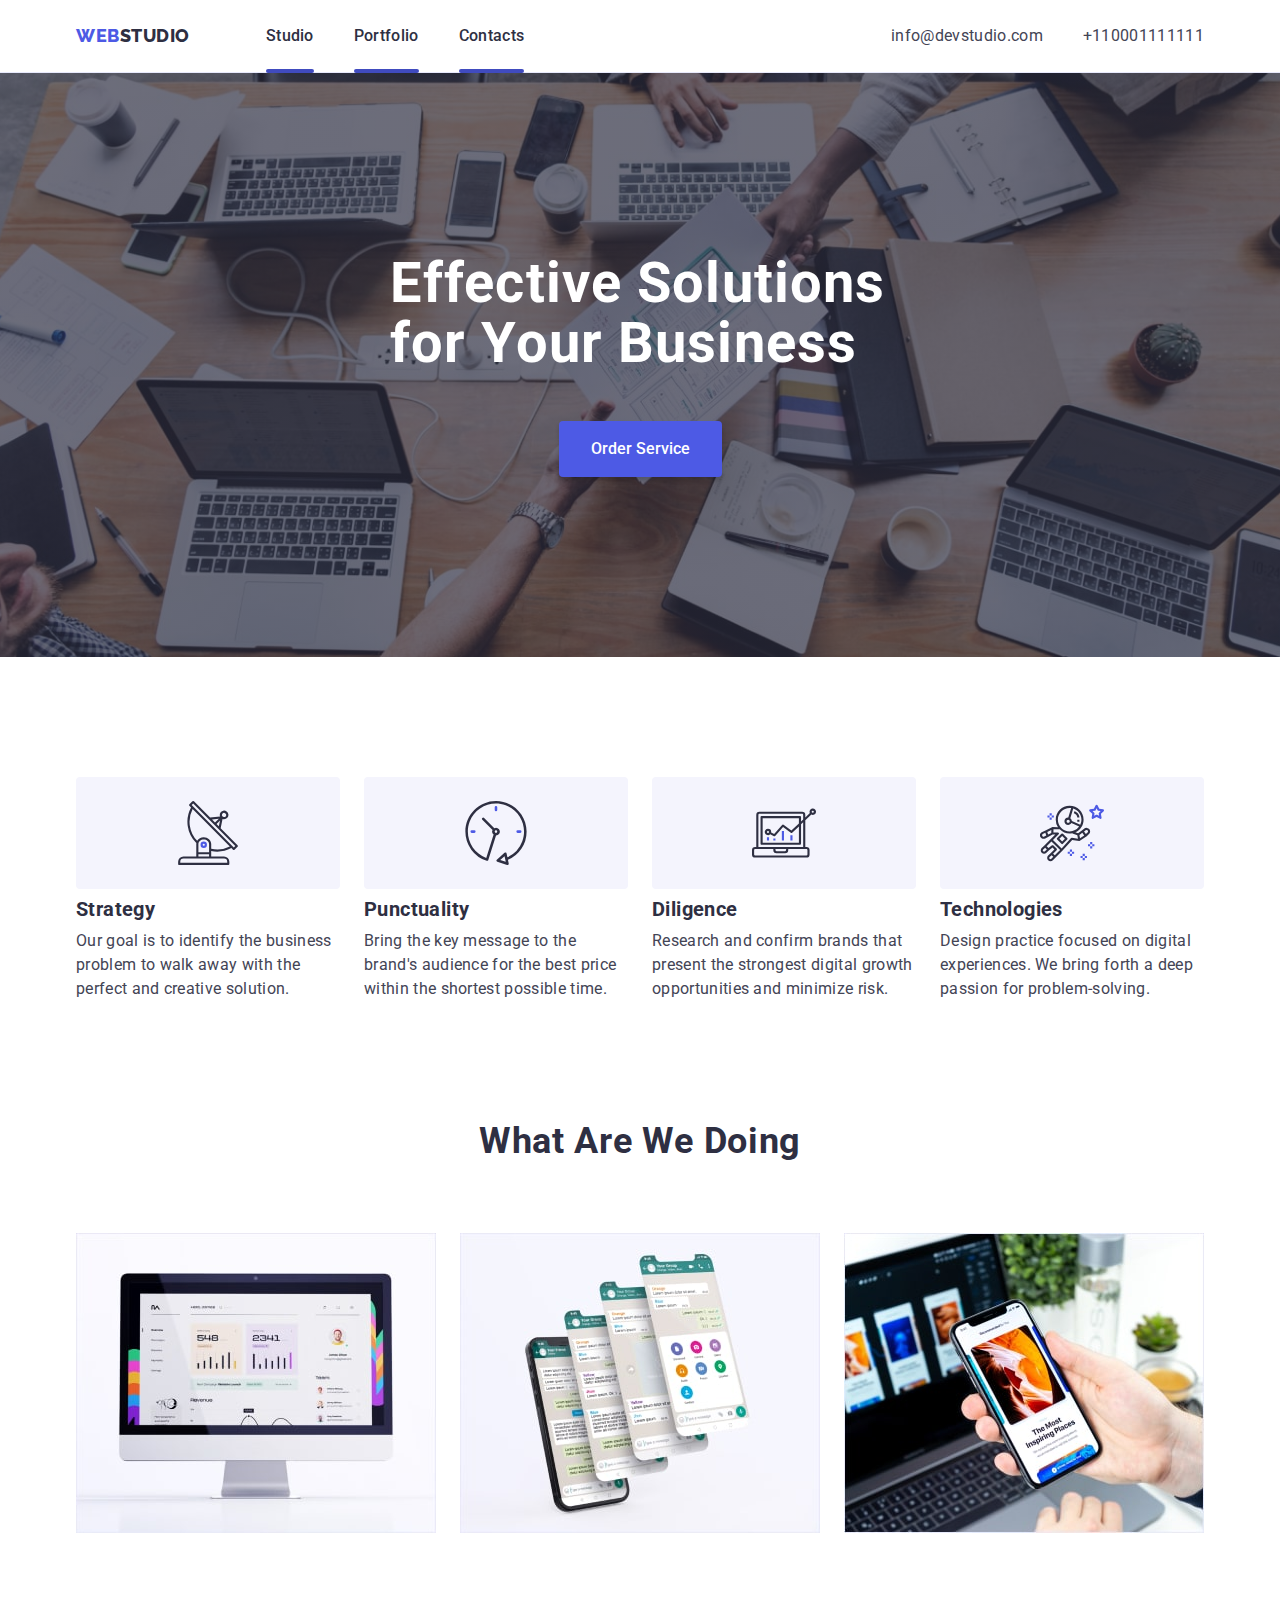
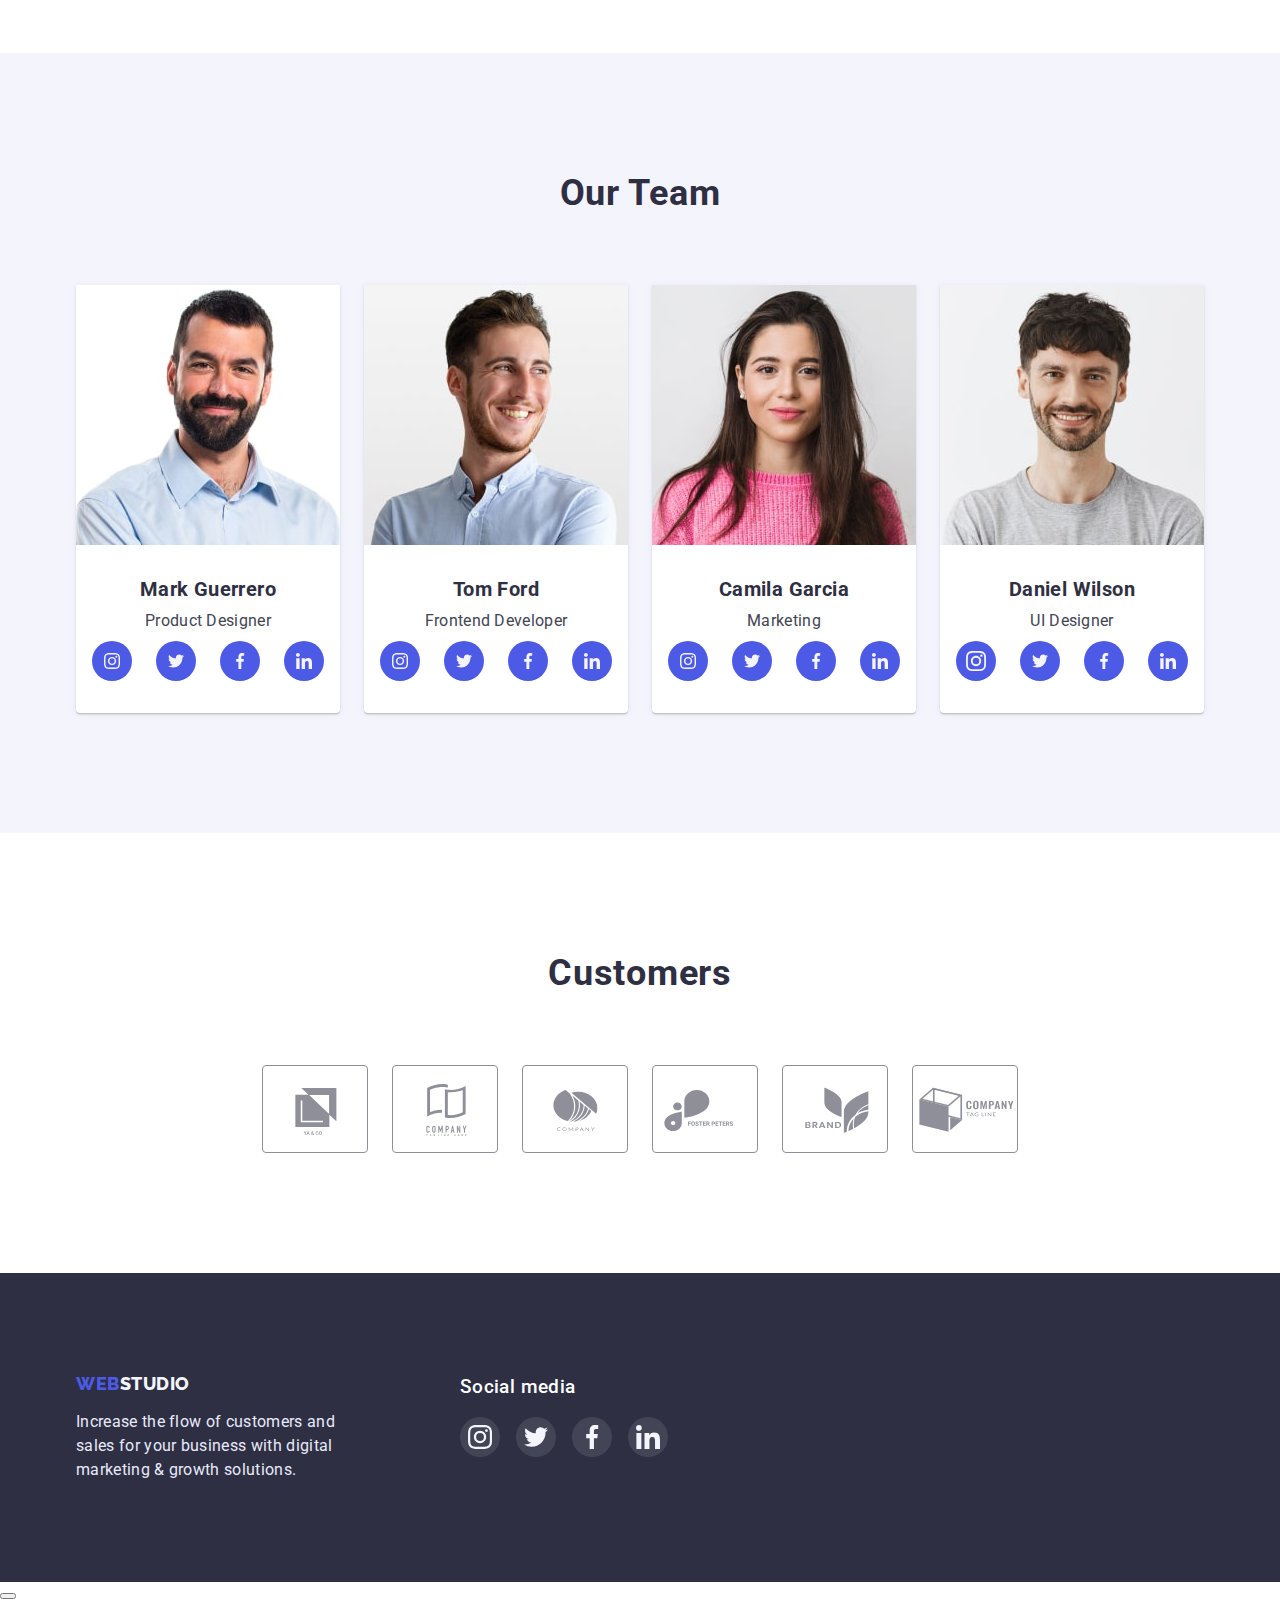
==== commit 67b3e67b: "started 5 hw" ====
--- a/index.html
+++ b/index.html
@@ -29,13 +29,17 @@
           ><span class="header-web">WEB</span>STUDIO</a
         >
         <nav class="header-nav">
-          <ul class="header-list">
-            <li class="header-menu"><a class="header-link link" href="./index.html">Studio</a></li>
-            <li class="header-menu"
-              ><a class="header-link link" href="./portfolio.html">Portfolio</a></li
-            >
-            <li class="header-menu"><a class="header-link link" href="">Contacts</a></li>
-          </ul>
+          <div class="">
+            <ul class="header-list">
+              <li class="header-menu"
+                ><a class="header-link current link" href="./index.html">Studio</a></li
+              >
+              <li class="header-menu"
+                ><a class="header-link current link" href="./portfolio.html">Portfolio</a></li
+              >
+              <li class="header-menu"><a class="header-link current link" href="">Contacts</a></li>
+            </ul>
+          </div>
         </nav>
         <address class="contact">
           <ul class="address list">
@@ -414,5 +418,12 @@
         </div>
       </footer>
     </main>
+    <div class="backdrope">
+      <div class="">
+        <button></button>
+      </div>
+    </div>
+    <!-- Modal JS-->
+    <script src="./JS/modal.js"></script>
   </body>
 </html>
--- a/css/style.css
+++ b/css/style.css
@@ -90,6 +90,7 @@
   margin-bottom: 72px;
 }
 .section-subtitle {
+  font-weight: 500px;
   font-size: 20px;
   line-height: calc(24 / 20);
   letter-spacing: 0.02em;
@@ -151,6 +152,9 @@
 }
 .header-web {
   color: var(--color-navigation);
+  transition-property: color;
+  transition-duration: 250ms;
+  transition-timing-function: cubic-bezier(0.4, 0, 0.2, 1);
 }
 .header-web:hover,
 .header-web:focus {
@@ -163,12 +167,27 @@
   /*Content*/
 }
 .header-link {
+  position: relative;
+  display: block;
   font-weight: 500;
   font-size: 16px;
   line-height: calc(24 / 16);
   letter-spacing: 0.02em;
   color: var(--navyblue-txt-cl);
   /*Content*/
+  transition-property: color;
+  transition-duration: 250ms;
+  transition-timing-function: cubic-bezier(0.4, 0, 0.2, 1);
+}
+.header-link.current::after {
+  content: '';
+  position: absolute;
+  display: block;
+  bottom: -25px;
+  width: 100%;
+  height: 4px;
+  background: #404bbf;
+  border-radius: 2px;
 }
 .header-link:hover,
 .header-link:focus {
@@ -191,6 +210,10 @@
   line-height: calc(24 / 16);
   letter-spacing: 0.02em;
   color: var(--slate-txt-cl);
+
+  transition-property: color;
+  transition-duration: 250ms;
+  transition-timing-function: cubic-bezier(0.4, 0, 0.2, 1);
 }
 .contact-link:hover,
 .contact-link:focus {
@@ -239,6 +262,10 @@
   margin: 0 auto;
   padding: 16px 32px;
   border: none;
+
+  transition-property: color;
+  transition-duration: 250ms;
+  transition-timing-function: cubic-bezier(0.4, 0, 0.2, 1);
 }
 .hero-btn:hover,
 .hero-btn:focus {
@@ -332,11 +359,14 @@
   justify-content: center;
   width: 100%;
   height: 100%;
+
+  transition-property: color;
+  transition-duration: 250ms;
+  transition-timing-function: cubic-bezier(0.4, 0, 0.2, 1);
 }
 .team-link:hover,
 .team-link:focus {
-  background: #404bbf;
-  border-radius: 50%;
+  background-color: #404bbf;
 }
 .team-icons-block {
   margin-top: 8px;
@@ -364,6 +394,10 @@
   text-align: center;
   letter-spacing: 0.04em;
   color: var(--iris-txt-cl);
+
+  transition-property: color;
+  transition-duration: 250ms;
+  transition-timing-function: cubic-bezier(0.4, 0, 0.2, 1);
 }
 .button-item:hover,
 .button-item:focus {
@@ -390,12 +424,39 @@
 .row {
   display: block;
 }
+.portfolio-img-wrapper {
+  position: relative;
+  overflow: hidden;
+}
+.overlay {
+  font-family: var(--main-font-roboto);
+  font-weight: 400;
+  font-size: 16px;
+  line-height: 2calc (24 / 16);
+  letter-spacing: 0.02em;
+  color: #f4f4fd;
+  position: absolute;
+  display: block;
+  transform: translate(0, 100%);
+  left: 0px;
+  top: 0px;
+  height: 100%;
+  width: 100%;
+  padding: 40px 32px 0px 32px;
+  background: #4d5ae5;
+}
+.portfolio-link:hover .overlay {
+  transform: translate(0);
+  transition-property: color;
+  transition-duration: 250ms;
+  transition-delay: 0s;
+  transition-timing-function: cubic-bezier(0.4, 0, 0.2, 1);
+}
 .portfolio-link:hover,
 .portfolio-link:focus,
 .portfolio-link:active {
   box-shadow: 0px 1px 6px rgba(46, 47, 66, 0.08), 0px 1px 1px rgba(46, 47, 66, 0.16),
     0px 2px 1px rgba(46, 47, 66, 0.08);
-  display: block;
 }
 .row-image {
   min-width: 360px;
@@ -427,6 +488,10 @@
   fill: #8e8f99;
   border-radius: 4px;
   height: 88px;
+
+  transition-property: color;
+  transition-duration: 250ms;
+  transition-timing-function: cubic-bezier(0.4, 0, 0.2, 1);
 }
 .customers-link:hover,
 .customers-link:focus {
@@ -490,6 +555,10 @@
   color: var(--color-link);
   width: 40px;
   height: 40px;
+
+  transition-property: color;
+  transition-duration: 250ms;
+  transition-timing-function: cubic-bezier(0.4, 0, 0.2, 1);
 }
 .footer-link:hover,
 .footer-link:focus {
